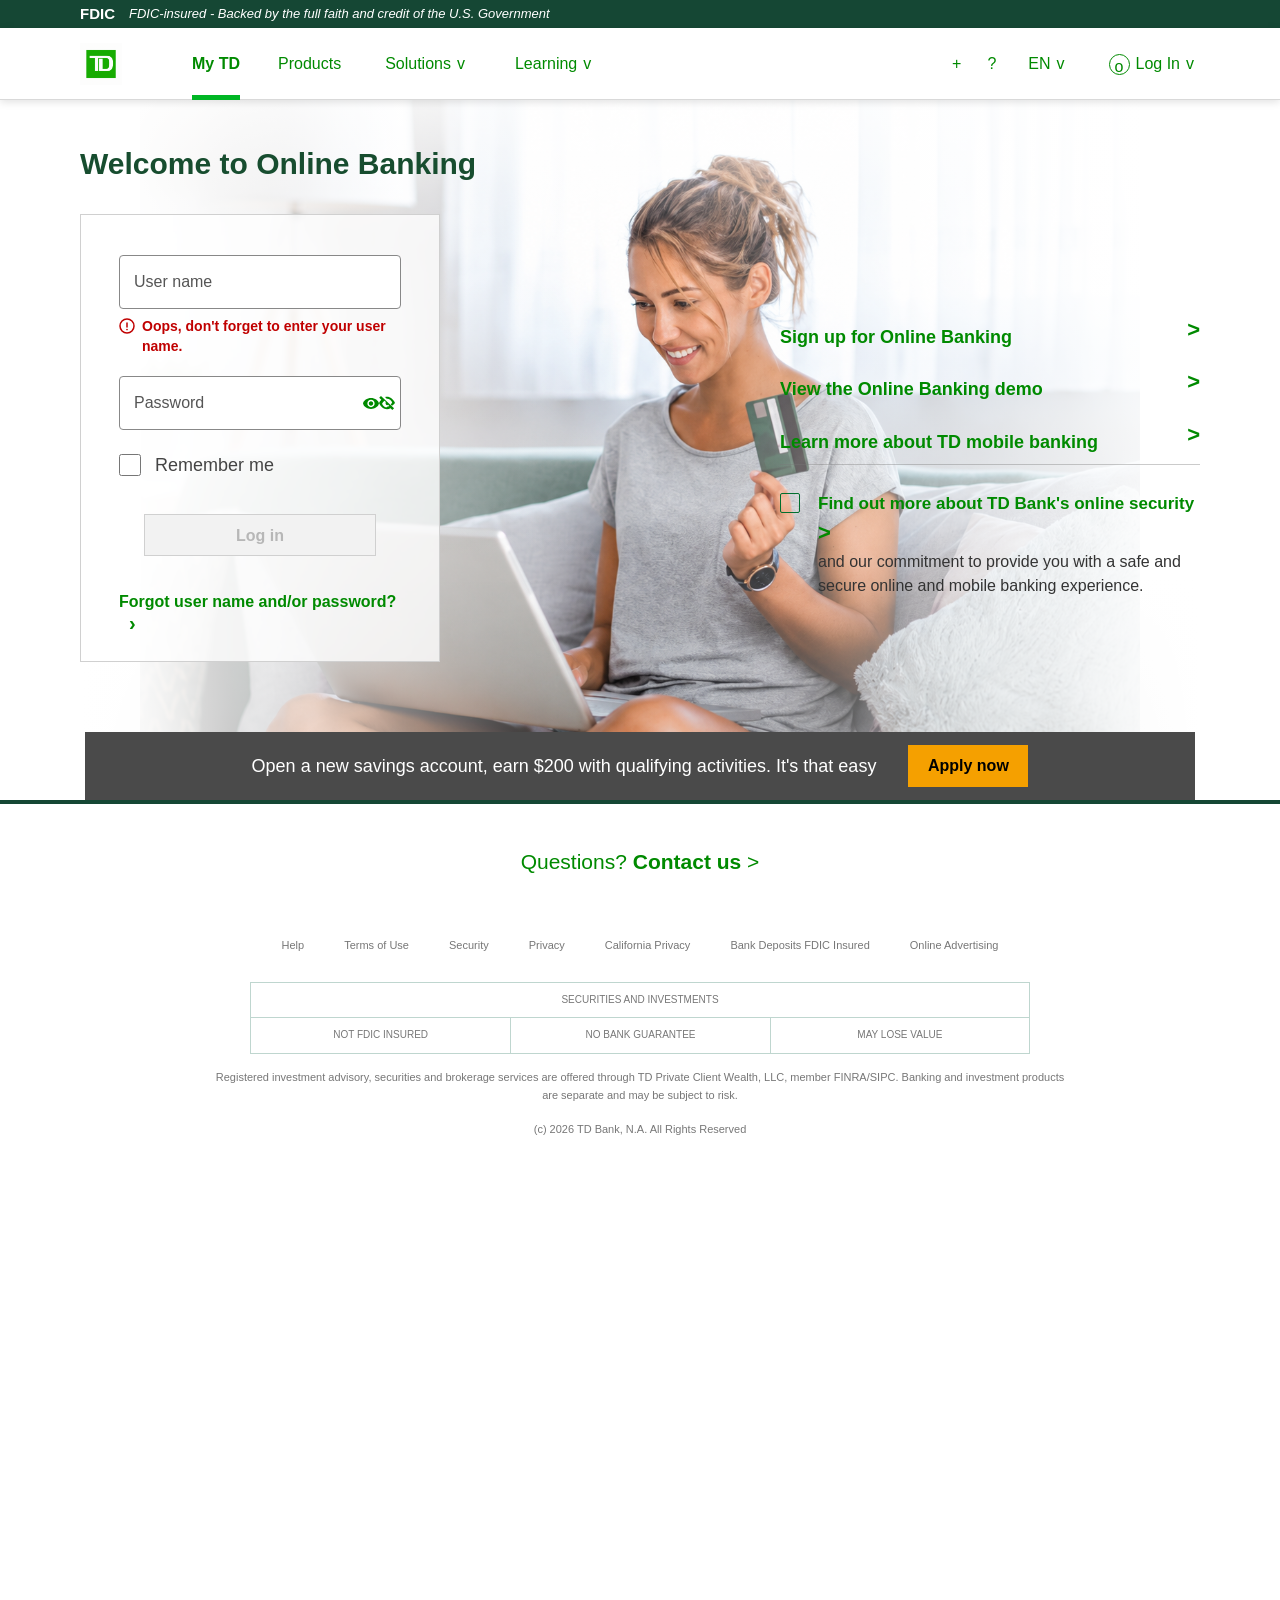
==== index.html @ eeadf00f "TD Bank online banking mockup with functional login UI" ====
﻿<!doctype html>
<html lang="en">
  <head>
    <meta charset="utf-8">
    <meta name="viewport" content="width=device-width, initial-scale=1">
    <title>TD Bank Online Banking Visual Mockup</title>
    <link rel="icon" type="image/svg+xml" href="favicon.svg">
    <link rel="stylesheet" href="styles.css">
  </head>
  <body>
    <div class="fdic-bar">
      <div class="shell fdic-content">
        <strong>FDIC</strong>
        <span>FDIC-insured - Backed by the full faith and credit of the U.S. Government</span>
      </div>
    </div>

    <header class="site-header">
      <div class="shell header-inner">
        <a class="brand" href="index.html" aria-label="TD Bank home">
          <img class="logo" src="logo.png" alt="TD Bank">
        </a>

        <button class="hamburger" type="button" aria-label="Open menu">
          <span></span>
          <span></span>
          <span></span>
        </button>

        <nav class="main-nav" aria-label="Primary">
          <a class="active" href="index.html">My TD</a>
          <a href="product-services.html">Products</a>
          <div class="nav-menu">
            <button type="button">Solutions <span>v</span></button>
            <div class="dropdown wide-dropdown">
              <a href="#">Cross Border Banking</a>
              <a href="#">Tax Resource Center</a>
              <a href="#">Why Choose TD?</a>
              <a href="#">Retirement and Wealth Planning</a>
              <a href="#">Small Business Banking</a>
            </div>
          </div>
          <div class="nav-menu">
            <button type="button">Learning <span>v</span></button>
            <div class="dropdown learning-dropdown">
              <a href="#">Learning Center</a>
              <a href="#">Small Business Resource Center</a>
            </div>
          </div>
        </nav>

        <nav class="utility-nav" aria-label="Utility">
          <a href="#" aria-label="Locations">+</a>
          <a href="#" aria-label="Help">?</a>
          <div class="nav-menu compact">
            <button type="button">EN <span>v</span></button>
            <div class="dropdown dropdown-right language-dropdown">
              <a class="selected-language" href="#">In English <span>✓</span></a>
              <a href="#">En Español</a>
            </div>
          </div>
          <div class="nav-menu compact login-menu">
            <button type="button"><span class="user-icon">o</span> Log In <span>v</span></button>
            <div class="dropdown dropdown-right login-mega">
              <h2>Log In To Your Other Accounts</h2>
              <div class="login-mega-grid">
                <section>
                  <h3>Banking and Investing</h3>
                  <a href="#">Online Banking</a>
                  <a href="#">EasyWeb</a>
                  <a href="#">TD Wealth</a>
                  <a href="#">TD Private Client Wealth</a>
                </section>
                <section>
                  <h3>Cards</h3>
                  <a href="#">Credit Card</a>
                  <a href="#">Gift Card</a>
                  <a href="#">TD Commercial Plus Card</a>
                </section>
                <section>
                  <h3>Other</h3>
                  <a href="#">TD eTreasury</a>
                  <a href="#">TDFX</a>
                  <a href="#">TD Bank Trade</a>
                  <a href="#">Asset Based Lending</a>
                  <a href="#">TD Digital Express</a>
                </section>
              </div>
            </div>
          </div>
        </nav>
      </div>
    </header>

    <main>
      <section class="hero" aria-label="Online banking visual mockup">
        <div class="hero-bg" aria-hidden="true"></div>
        <div class="hero-scrim" aria-hidden="true"></div>
        <div class="shell hero-layout">
          <div class="login-column">
            <h1>Welcome to Online Banking</h1>
            <form class="login-card" id="login-form" aria-label="Online banking login" novalidate>
              <label for="username">
                <input type="text" id="username" placeholder="User name" autocomplete="username">
              </label>
              <div class="field-error" id="username-error" role="alert" hidden>
                <svg width="16" height="16" viewBox="0 0 16 16" fill="none" aria-hidden="true"><circle cx="8" cy="8" r="7" stroke="#c00000" stroke-width="1.5"/><line x1="8" y1="5" x2="8" y2="9" stroke="#c00000" stroke-width="1.5" stroke-linecap="round"/><circle cx="8" cy="11.5" r=".85" fill="#c00000"/></svg>
                Oops, don't forget to enter your user name.
              </div>
              <label for="password">
                <div class="password-wrap">
                  <input type="password" id="password" placeholder="Password" autocomplete="current-password">
                  <button type="button" class="eye-btn" id="eye-toggle" aria-label="Show password">
                    <svg id="eye-open" width="22" height="15" viewBox="0 0 22 15" fill="#008a00" xmlns="http://www.w3.org/2000/svg"><path d="M11 0C5.5 0 .9 3.3 0 7.5.9 11.7 5.5 15 11 15s10.1-3.3 11-7.5C21.1 3.3 16.5 0 11 0zm0 12.5c-2.8 0-5-2.2-5-5s2.2-5 5-5 5 2.2 5 5-2.2 5-5 5zm0-8c-1.7 0-3 1.3-3 3s1.3 3 3 3 3-1.3 3-3-1.3-3-3-3z"/></svg>
                    <svg id="eye-closed" width="22" height="20" viewBox="0 0 22 20" fill="#008a00" xmlns="http://www.w3.org/2000/svg" hidden><path d="M2.7.3.3 2.7l2.9 2.9A13.3 13.3 0 000 10c2 5 6.5 8.5 11 8.5 1.7 0 3.4-.5 4.9-1.3l2.4 2.4 2.4-2.4L2.7.3zM11 16c-2.9 0-5.5-2-6.8-5 .8-1.8 2-3.2 3.5-4.1l1.7 1.7c-.2.5-.4 1-.4 1.5C9 11.7 9.9 13 11.2 13c.5 0 1-.2 1.4-.5l1.5 1.5c-.9.6-2 1-3.1 1zM22 10c-2-5-6.5-8.5-11-8.5-.9 0-1.8.1-2.7.4l2.3 2.3c.4-.1.5-.2.7-.2 2.9 0 5.5 2 6.8 5-.5 1.2-1.2 2.2-2 3l1.8 1.8A13.4 13.4 0 0022 10z"/></svg>
                  </button>
                </div>
              </label>
              <label class="remember">
                <input type="checkbox" id="remember">
                <span>Remember me</span>
              </label>
              <button class="login-button" type="submit" id="login-btn" disabled>Log in</button>
              <a class="forgot-link" href="#">Forgot user name and/or password? <span>›</span></a>
            </form>
          </div>

          <aside class="quick-links" aria-label="Online banking links">
            <a href="#">Sign up for Online Banking <span>&gt;</span></a>
            <a href="#">View the Online Banking demo <span>&gt;</span></a>
            <a href="#">Learn more about TD mobile banking <span>&gt;</span></a>
            <div class="security-link">
              <span class="lock"></span>
              <p><a href="#">Find out more about TD Bank's online security <span>&gt;</span></a><br>and our commitment to provide you with a safe and secure online and mobile banking experience.</p>
            </div>
          </aside>
        </div>

        <section class="promo">
          <div class="shell promo-inner">
            <p>Open a new savings account, earn $200 with qualifying activities. It's that easy</p>
            <a href="#">Apply now</a>
          </div>
        </section>
      </section>

      <section class="contact-cta">
        <a href="#">Questions? <strong>Contact us</strong> &gt;</a>
      </section>
    </main>

    <footer class="footer">
      <nav class="footer-links" aria-label="Footer">
        <a href="#">Help</a>
        <a href="#">Terms of Use</a>
        <a href="#">Security</a>
        <a href="#">Privacy</a>
        <a href="#">California Privacy</a>
        <a href="#">Bank Deposits FDIC Insured</a>
        <a href="#">Online Advertising</a>
      </nav>

      <div class="disclosure" role="table" aria-label="Investment disclosure">
        <div class="disclosure-title" role="row">SECURITIES AND INVESTMENTS</div>
        <div class="disclosure-row" role="row">
          <div role="cell">Not FDIC Insured</div>
          <div role="cell">No Bank Guarantee</div>
          <div role="cell">May Lose Value</div>
        </div>
      </div>

      <p class="legal">Registered investment advisory, securities and brokerage services are offered through TD Private Client Wealth, LLC, member FINRA/SIPC. Banking and investment products are separate and may be subject to risk.</p>
      <p class="copyright">(c) 2026 TD Bank, N.A. All Rights Reserved</p>
    </footer>
    <div class="bottom-space" aria-hidden="true"></div>

    <script>
    (function () {
      var form      = document.getElementById('login-form');
      var userEl    = document.getElementById('username');
      var passEl    = document.getElementById('password');
      var eyeBtn    = document.getElementById('eye-toggle');
      var eyeOpen   = document.getElementById('eye-open');
      var eyeClosed = document.getElementById('eye-closed');
      var loginBtn  = document.getElementById('login-btn');
      var errorEl   = document.getElementById('username-error');

      function syncButton() {
        loginBtn.disabled = !(userEl.value.trim() && passEl.value);
      }

      function validateUser() {
        var empty = !userEl.value.trim();
        userEl.classList.toggle('input-error', empty);
        errorEl.hidden = !empty;
      }

      userEl.addEventListener('input', function () {
        syncButton();
        if (!errorEl.hidden) validateUser();
      });
      passEl.addEventListener('input', syncButton);
      userEl.addEventListener('blur', validateUser);

      eyeBtn.addEventListener('click', function () {
        var show = passEl.type === 'password';
        passEl.type = show ? 'text' : 'password';
        eyeOpen.hidden = show;
        eyeClosed.hidden = !show;
        eyeBtn.setAttribute('aria-label', show ? 'Hide password' : 'Show password');
      });

      form.addEventListener('submit', function (e) {
        e.preventDefault();
        validateUser();
        if (!userEl.value.trim()) return;
        loginBtn.textContent = 'Signing in…';
        loginBtn.disabled = true;
        setTimeout(function () {
          loginBtn.textContent = 'Log in';
          syncButton();
        }, 1500);
      });
    })();
    </script>
  </body>
</html>
---- styles.css ----
:root {
  --dark-green: #154734;
  --green: #008a00;
  --active-green: #00b624;
  --green-deep: #006f2e;
  --light-green: #e8f5e9;
  --white: #ffffff;
  --light-gray: #f5f7f5;
  --border: #d9d9d9;
  --text: #1f1f1f;
  --muted: #555555;
  --orange: #f5a000;
  --charcoal: #303030;
}

* {
  box-sizing: border-box;
}

body {
  margin: 0;
  color: var(--text);
  font-family: Arial, "Helvetica Neue", Helvetica, sans-serif;
  font-size: 16px;
  font-weight: 400;
  line-height: 1.45;
  background: var(--white);
  min-width: 320px;
  min-height: 2200px;
}

a {
  color: inherit;
  text-decoration: none;
}

button,
input {
  font: inherit;
}

.shell {
  width: min(100%, 1120px);
  margin: 0 auto;
}

.fdic-bar {
  height: 28px;
  color: var(--white);
  background: var(--dark-green);
  font-size: 13px;
  line-height: 28px;
}

.fdic-content {
  display: flex;
  align-items: center;
  gap: 14px;
  height: 28px;
  padding: 0;
  font-style: italic;
}

.fdic-content strong {
  font-size: 15px;
  font-weight: 700;
  font-style: normal;
}

.site-header {
  position: relative;
  z-index: 10;
  height: 72px;
  background: var(--white);
  border-bottom: 1px solid var(--border);
  box-shadow: 0 2px 8px rgba(0, 0, 0, 0.12);
}

.header-inner {
  display: flex;
  align-items: center;
  height: 72px;
  padding: 0;
}

.brand {
  display: flex;
  align-items: center;
  gap: 12px;
  margin-right: 70px;
}

.logo {
  display: block;
  width: 42px;
  height: 42px;
  object-fit: contain;
}

.main-nav,
.utility-nav {
  display: flex;
  align-items: stretch;
  height: 72px;
}

.main-nav {
  gap: 38px;
}

.utility-nav {
  gap: 26px;
  margin-left: auto;
}

.utility-nav > a {
  font-size: 21px;
}

.main-nav > a,
.utility-nav > a,
.nav-menu > button,
.nav-menu > .nav-trigger {
  display: flex;
  align-items: center;
  height: 72px;
  border: 0;
  color: #008a00;
  background: transparent;
  font-size: 16px;
  font-weight: 400;
  cursor: default;
}

.main-nav > a:not(.active):hover {
  color: var(--green-deep);
}

.main-nav > a.active {
  position: relative;
  color: var(--green);
  font-weight: 600;
}

.main-nav > a.active::after,
.nav-menu.active-menu::after {
  position: absolute;
  right: 0;
  bottom: 0;
  left: 0;
  height: 5px;
  background: var(--active-green);
  content: "";
}

.nav-menu.active-menu > button {
  font-weight: 700;
}

.nav-menu {
  position: relative;
}

.nav-menu button span,
.nav-menu > .nav-trigger span {
  margin-left: 6px;
  color: var(--green);
}

.nav-menu:hover > button {
  position: relative;
  z-index: 3;
  padding: 0 20px;
  margin: 0 -20px;
  color: #333333;
  background: #ffffff;
  box-shadow: 0 8px 18px rgba(0, 0, 0, 0.22);
}

.login-menu:hover > button {
  padding: 0 22px;
  margin: 0 -22px;
}

.nav-menu:hover > button span {
  font-size: 0;
}

.nav-menu:hover > button span::after {
  content: "^";
  font-size: 20px;
}

.dropdown {
  position: absolute;
  top: 72px;
  left: -20px;
  min-width: 238px;
  padding: 22px 0;
  background: var(--white);
  border: 0;
  box-shadow: 0 8px 18px rgba(0, 0, 0, 0.25);
  opacity: 0;
  pointer-events: none;
  transform: translateY(0);
  transition: opacity 150ms ease, transform 150ms ease;
}

.dropdown-right {
  right: 0;
  left: auto;
}

.nav-menu:hover .dropdown,
.nav-menu:focus-within .dropdown {
  opacity: 1;
  pointer-events: auto;
}

.dropdown a {
  display: block;
  padding: 11px 36px;
  color: #3c3c3c;
  font-size: 21px;
}

.dropdown a:hover {
  color: var(--green-deep);
  background: var(--light-gray);
}

.user-icon {
  display: inline-grid;
  place-items: center;
  width: 21px;
  height: 21px;
  margin-right: 6px;
  border: 1px solid var(--green);
  border-radius: 50%;
  color: transparent;
}

.wide-dropdown {
  min-width: 374px;
}

.learning-dropdown {
  min-width: 372px;
}

.language-dropdown {
  width: 165px;
  min-width: 165px;
  padding: 18px 0;
}

.language-dropdown a {
  display: flex;
  align-items: center;
  justify-content: space-between;
  padding: 7px 20px;
  color: #333333;
  font-size: 20px;
  line-height: 1.35;
}

.language-dropdown .selected-language span {
  color: var(--green);
  font-size: 20px;
  font-weight: 700;
}

.login-mega {
  width: 865px;
  min-width: 865px;
  padding: 34px 36px 42px;
  color: #2d2d2d;
}

.login-mega h2 {
  margin: 0 0 26px;
  color: var(--green);
  font-size: 22px;
  font-weight: 700;
}

.login-mega-grid {
  display: grid;
  grid-template-columns: repeat(3, 1fr);
}

.login-mega-grid section {
  min-height: 330px;
  padding: 0 38px;
  border-left: 1px solid #cfcfcf;
}

.login-mega-grid section:first-child {
  padding-left: 0;
  border-left: 0;
}

.login-mega-grid h3 {
  margin: 0 0 28px;
  color: #222222;
  font-size: 21px;
  font-weight: 700;
}

.login-mega-grid a {
  padding: 0;
  margin: 0 0 30px;
  color: #3c3c3c;
  background: transparent;
  font-size: 21px;
  line-height: 1.25;
}

.login-mega-grid a:hover {
  color: var(--green);
  background: transparent;
}

.hamburger {
  display: none;
}

.hero {
  position: relative;
  width: min(100%, 1120px);
  min-height: 700px;
  margin: 0 auto;
  overflow: hidden;
}

.hero-bg,
.hero-scrim {
  position: absolute;
  inset: 0;
}

.hero-bg {
  background-image: url("assets/hero-banking.png");
  background-position: center top;
  background-size: 1000px auto;
  background-repeat: no-repeat;
}

.hero-scrim {
  background:
    linear-gradient(90deg, #fff 0, rgba(255, 255, 255, 0.96) 5%, rgba(255, 255, 255, 0.48) 30%, rgba(255, 255, 255, 0) 50%, #fff 100%),
    linear-gradient(180deg, rgba(255,255,255,0.76) 0, rgba(255,255,255,0.08) 19%, rgba(255,255,255,0) 68%, rgba(0,0,0,0.12) 100%);
}

.hero-layout {
  position: relative;
  z-index: 1;
  display: grid;
  grid-template-columns: 420px 1fr 420px;
  min-height: 700px;
  padding: 46px 0 102px;
}

.login-column {
  grid-column: 1;
  margin-left: 0;
}

h1 {
  margin: 0 0 32px;
  color: #174d2f;
  font-size: 30px;
  font-weight: 600;
  line-height: 1.2;
  white-space: nowrap;
}

.login-card {
  width: 360px;
  min-height: 408px;
  padding: 40px 38px 24px;
  background: rgba(255, 255, 255, 0.78);
  border: 1px solid #d0d0d0;
  box-shadow: none;
  backdrop-filter: blur(1px);
}

.login-card label {
  display: block;
  color: var(--muted);
  font-size: 13px;
}

.login-card input[type="text"],
.login-card input[type="password"] {
  width: 100%;
  height: 54px;
  margin-bottom: 30px;
  padding: 0 14px;
  border: 1px solid #888888;
  border-radius: 4px;
  color: #222;
  background: var(--white);
  font-size: 16px;
  font-weight: 400;
}

.login-card input::placeholder {
  color: #555555;
}

.password-wrap {
  position: relative;
}

.password-wrap input {
  padding-right: 44px;
}

.password-wrap button {
  position: absolute;
  top: 0;
  right: 0;
  width: 44px;
  height: 54px;
  border: 0;
  color: var(--green-deep);
  background: transparent;
  font-size: 13px;
  cursor: pointer;
  display: flex;
  align-items: center;
  justify-content: center;
}

.remember {
  display: flex !important;
  align-items: center;
  gap: 14px;
  margin: -8px 0 36px;
  color: #444444 !important;
  font-size: 18px !important;
  font-weight: 400;
}

.remember input {
  width: 22px;
  height: 22px;
  margin: 0;
  accent-color: var(--green);
}

.remember span {
  margin: 0 !important;
}

.login-button {
  display: block;
  width: 232px;
  height: 42px;
  margin: 0 auto 34px;
  border: 1px solid #d0d0d0;
  color: #b7b7b7;
  background: #f2f2f2;
  font-size: 16px;
  font-weight: 600;
  cursor: not-allowed;
}

.forgot-link {
  display: inline-block;
  color: var(--green);
  font-size: 16px;
  font-weight: 600;
}

.forgot-link span {
  display: inline;
  margin-left: 10px;
  font-size: 20px;
  line-height: 1;
}

.field-error {
  display: flex;
  align-items: flex-start;
  gap: 7px;
  margin: -22px 0 20px;
  color: #c00000;
  font-size: 14px;
  font-weight: 600;
  line-height: 1.4;
}

.field-error svg {
  flex-shrink: 0;
  margin-top: 1px;
}

.login-card input.input-error {
  border: 1.5px solid #c00000;
  border-bottom: 2px dashed #c00000;
}

.login-card input.input-error:focus {
  outline: none;
  box-shadow: none;
}

.login-button:not(:disabled) {
  color: #ffffff;
  background: #008a00;
  border-color: #008a00;
  cursor: pointer;
}

.login-button:not(:disabled):hover {
  background: #006f00;
  border-color: #006f00;
}

.quick-links {
  grid-column: 3;
  align-self: start;
  padding-top: 165px;
}

.quick-links a {
  display: flex;
  justify-content: space-between;
  gap: 18px;
  padding: 10px 0;
  color: #008a00;
  border-bottom: 0;
  font-size: 18px;
  font-weight: 600;
  line-height: 1.8;
}

.quick-links a span {
  font-size: 22px;
  line-height: 0.8;
}

.quick-links > a:nth-child(3) {
  padding-bottom: 6px;
  border-bottom: 1px solid rgba(120, 120, 120, 0.38);
}

.security-link {
  display: grid;
  grid-template-columns: 26px 1fr;
  gap: 12px;
  padding-top: 24px;
}

.security-link p {
  margin: 0;
  color: #333333;
  font-size: 16px;
  font-weight: 400;
  line-height: 1.45;
}

.security-link a {
  display: inline;
  padding: 0;
  font-size: 17px;
  color: var(--green);
  font-weight: 600;
}

.lock {
  display: inline-grid;
  place-items: center;
  width: 20px;
  height: 20px;
  margin-top: 4px;
  margin-right: 0;
  color: transparent;
  border: 1px solid var(--green-deep);
  border-radius: 2px;
  vertical-align: -2px;
}

.promo {
  position: absolute;
  right: 0;
  bottom: 0;
  left: 0;
  z-index: 2;
  min-height: 68px;
  color: var(--white);
  background: transparent;
}

.promo-inner {
  display: flex;
  align-items: center;
  justify-content: center;
  gap: 32px;
  width: min(100%, 1110px);
  min-height: 68px;
  padding: 12px 90px;
  background: #4a4a4a;
}

.promo p {
  margin: 0;
  font-size: 18px;
  font-weight: 400;
  color: #ffffff;
  text-align: center;
}

.promo a {
  display: inline-flex;
  align-items: center;
  justify-content: center;
  min-width: 120px;
  height: 42px;
  color: #000000;
  background: var(--orange);
  font-size: 16px;
  font-weight: 600;
}

.contact-cta {
  border-top: 4px solid var(--dark-green);
  display: grid;
  place-items: center;
  min-height: 120px;
  font-size: 21px;
  font-weight: 400;
}

.contact-cta a {
  color: #008a00;
}

.contact-cta strong {
  color: var(--green);
  font-size: inherit;
  font-weight: 600;
}

.footer {
  max-width: 900px;
  margin: 0 auto;
  padding: 18px 24px 0;
  color: var(--muted);
  text-align: center;
}

.footer-links {
  display: flex;
  flex-wrap: wrap;
  justify-content: center;
  gap: 13px 40px;
  margin-bottom: 28px;
  font-size: 11px;
  font-weight: 400;
}

.footer-links a {
  color: #777777;
}

.disclosure {
  max-width: 780px;
  margin: 0 auto 15px;
  border: 1px solid #bfd6cf;
  color: #777777;
  font-size: 10px;
  font-weight: 400;
  text-transform: uppercase;
}

.disclosure-title {
  padding: 10px;
  border-bottom: 1px solid #bfd6cf;
}

.disclosure-row {
  display: grid;
  grid-template-columns: repeat(3, 1fr);
}

.disclosure-row div {
  padding: 10px 8px;
}

.disclosure-row div + div {
  border-left: 1px solid #bfd6cf;
}

.legal {
  max-width: 850px;
  margin: 0 auto 18px;
  color: #777777;
  font-size: 11px;
  font-weight: 400;
  line-height: 1.6;
}

.copyright {
  margin: 0;
  color: #777777;
  font-size: 11px;
  font-weight: 400;
}

.bottom-space {
  height: 420px;
}

.product-page {
  min-height: 700px;
  background: #f5f7f5;
}

.product-hero {
  padding: 54px 0 46px;
  color: #ffffff;
  background: linear-gradient(135deg, #154734 0%, #007000 100%);
}

.product-shell {
  padding: 0 8px;
}

.product-hero h1 {
  margin: 6px 0 10px;
  color: #ffffff;
  font-size: 42px;
}

.product-hero p {
  max-width: 760px;
  margin: 0;
  font-size: 19px;
  line-height: 1.45;
}

.eyebrow {
  width: fit-content;
  padding: 5px 9px;
  background: rgba(255, 255, 255, 0.18);
  border: 1px solid rgba(255, 255, 255, 0.38);
  font-size: 12px !important;
  font-weight: 700;
  letter-spacing: 0.08em;
  text-transform: uppercase;
}

.product-content {
  display: grid;
  grid-template-columns: 310px 1fr;
  gap: 28px;
  padding: 34px 8px 70px;
}

.product-sidebar,
.service-panel {
  background: #ffffff;
  border: 1px solid #d9d9d9;
}

.product-sidebar {
  padding: 24px 0;
}

.product-sidebar h2 {
  margin: 0 24px 18px;
  color: #154734;
  font-size: 24px;
}

.product-sidebar a {
  display: block;
  padding: 14px 24px;
  color: #333333;
  border-left: 5px solid transparent;
  font-size: 16px;
}

.product-sidebar a.selected {
  color: #007000;
  background: #e8f5e9;
  border-left-color: #39d342;
  font-weight: 700;
}

.service-panel {
  padding: 34px;
}

.service-intro h2 {
  margin: 0 0 8px;
  color: #154734;
  font-size: 30px;
}

.service-intro p {
  max-width: 780px;
  margin: 0 0 28px;
  color: #555555;
  font-size: 16px;
  line-height: 1.55;
}

.service-grid {
  display: grid;
  grid-template-columns: repeat(2, minmax(0, 1fr));
  gap: 18px;
}

.service-grid article {
  min-height: 190px;
  padding: 24px;
  border: 1px solid #d9d9d9;
  background: #ffffff;
}

.service-grid h3 {
  margin: 0 0 10px;
  color: #154734;
  font-size: 21px;
}

.service-grid p {
  margin: 0 0 22px;
  color: #555555;
  font-size: 15px;
  line-height: 1.5;
}

.service-grid a {
  color: #007000;
  font-weight: 700;
}

.product-footer {
  padding-bottom: 42px;
}

.products-body {
  min-height: 2600px;
  background: #ffffff;
}

.product-site-header {
  height: 66px;
}

.product-site-header .header-inner,
.product-site-header .main-nav,
.product-site-header .utility-nav,
.product-site-header .main-nav > a,
.product-site-header .utility-nav > a,
.product-site-header .nav-menu > button,
.product-site-header .nav-menu > .nav-trigger {
  height: 66px;
}

.product-site-header .logo {
  width: 42px;
  height: 42px;
}

.products-page {
  color: #1f1f1f;
  background: #ffffff;
  font-size: 13px;
}

.products-page .shell,
.products-footer {
  width: min(100%, 1120px);
}

.products-hero {
  position: relative;
  height: 250px;
  overflow: hidden;
  background: #eeeeee;
}

.products-hero img {
  width: 100%;
  height: 250px;
  object-fit: cover;
  object-position: center 40%;
  opacity: 0.82;
}

.products-hero-card {
  position: absolute;
  left: 50%;
  bottom: 0;
  width: 600px;
  min-height: 142px;
  padding: 28px 58px;
  color: #ffffff;
  text-align: center;
  background: rgba(0, 138, 0, 0.9);
  transform: translateX(-50%);
}

.products-hero-card h1 {
  margin: 0 0 12px;
  color: #ffffff;
  font-size: 30px;
  font-weight: 700;
  white-space: normal;
}

.products-hero-card p {
  margin: 0 auto;
  max-width: 480px;
  font-size: 15px;
  line-height: 1.45;
}

.product-categories {
  display: grid;
  grid-template-columns: repeat(6, 1fr);
  gap: 20px;
  padding: 22px 75px 30px;
  text-align: center;
  border-bottom: 1px solid #bcbcbc;
}

.product-categories a {
  color: #1f1f1f;
  font-size: 12px;
  line-height: 1.2;
}

.product-categories span,
.section-icon {
  display: grid;
  place-items: center;
  width: 42px;
  height: 42px;
  margin: 0 auto 10px;
  color: var(--green);
  border: 2px solid var(--green);
  border-radius: 50%;
  font-size: 11px;
  font-weight: 700;
}

.product-section {
  padding: 34px 0;
  border-bottom: 1px solid #bcbcbc;
  text-align: center;
}

.product-section h2,
.other-services h2,
.mobile-section h2 {
  margin: 0 0 12px;
  color: #174d2f;
  font-size: 22px;
  font-weight: 600;
}

.bank-card-grid {
  display: grid;
  grid-template-columns: 250px 250px 250px;
  grid-template-rows: 210px 115px;
  width: 750px;
  margin: 26px auto 0;
  background: #f2f2f2;
}

.bank-card-green {
  position: relative;
  grid-row: span 2;
  overflow: hidden;
  color: #ffffff;
  background: var(--green);
}

.bank-card-green img {
  width: 100%;
  height: 100%;
  object-fit: cover;
  opacity: 0.38;
}

.bank-card-green div {
  position: absolute;
  inset: 0;
  display: grid;
  place-content: center;
  padding: 36px;
}

.mini-icon {
  display: block;
  margin-bottom: 14px;
  font-size: 16px;
  font-weight: 700;
}

.bank-card-green p {
  margin: 0;
  font-size: 16px;
  line-height: 1.25;
}

.bank-card-option {
  display: grid;
  grid-template-rows: 210px 115px;
}

.bank-card-option img {
  width: 100%;
  height: 210px;
  object-fit: cover;
}

.bank-card-option a {
  display: grid;
  place-items: center;
  color: var(--green);
  font-size: 13px;
  font-weight: 700;
}

.accounts-section {
  padding-top: 46px;
}

.accounts-section p,
.loans-section > p {
  margin: 0 auto 28px;
  color: #333333;
  font-size: 15px;
}

.account-buttons {
  display: flex;
  justify-content: center;
  gap: 60px;
  margin-top: 24px;
}

.account-buttons a {
  display: grid;
  place-items: center;
  width: 116px;
  height: 36px;
  color: #ffffff;
  background: var(--green);
  font-weight: 700;
}

.loan-image-strip {
  display: grid;
  grid-template-columns: repeat(3, 1fr);
  width: 850px;
  height: 220px;
  margin: 26px auto 42px;
  overflow: hidden;
}

.loan-image-strip img {
  width: 100%;
  height: 220px;
  object-fit: cover;
}

.loan-list {
  width: 650px;
  margin: 0 auto;
  padding: 0;
  list-style: none;
  text-align: left;
}

.loan-list li {
  display: grid;
  grid-template-columns: 40px 1fr;
  gap: 20px;
  margin-bottom: 44px;
}

.loan-list span {
  color: var(--green);
  font-size: 28px;
  font-weight: 700;
  line-height: 1;
  text-align: center;
}

.loan-list p {
  margin: 0;
  font-size: 15px;
  line-height: 1.4;
}

.loan-list a,
.wealth-section a,
.mobile-section a,
.other-services a {
  color: var(--green);
  font-weight: 700;
}

.wealth-section {
  display: grid;
  grid-template-columns: 330px 1fr;
  gap: 34px;
  align-items: center;
  padding: 30px 100px;
  text-align: left;
}

.wealth-section img {
  width: 330px;
  height: 145px;
  object-fit: cover;
}

.wealth-section p,
.mobile-section p,
.other-services p {
  color: #333333;
  font-size: 13px;
  line-height: 1.55;
}

.mobile-section {
  position: relative;
  display: grid;
  grid-template-columns: 1fr 440px;
  min-height: 260px;
  margin-top: 52px;
  overflow: hidden;
  background: #f1f1f1;
}

.mobile-section img {
  width: 100%;
  height: 260px;
  object-fit: cover;
  opacity: 0.42;
  filter: grayscale(100%);
}

.mobile-section div {
  padding: 42px 50px 30px;
}

.mobile-section ul {
  margin: 14px 0 18px;
  padding-left: 20px;
  color: #333333;
  line-height: 1.65;
}

.other-services {
  display: grid;
  grid-template-columns: repeat(3, 1fr);
  gap: 70px;
  padding: 70px 40px 54px;
  text-align: center;
}

.other-services article {
  min-width: 0;
}

.other-services .section-icon {
  margin-bottom: 18px;
}

.other-services h2 {
  font-size: 18px;
}

.other-services a {
  display: block;
  margin-top: 8px;
  font-size: 13px;
}

.products-footer {
  max-width: none;
  margin: 0 auto;
  padding-top: 0;
  border-top: 4px solid var(--dark-green);
}

.skip-link {
  display: block;
  padding: 6px 0 0;
  color: var(--green);
  text-align: center;
  font-size: 11px;
}

.products-contact {
  min-height: 96px;
  border-top: 0;
}

.products-bottom-space {
  height: 420px;
}

@media (max-width: 900px) {
  .fdic-content,
  .header-inner {
    padding-right: 18px;
    padding-left: 18px;
  }

  .site-header,
  .header-inner {
    height: 58px;
  }

  .main-nav,
  .utility-nav {
    display: none;
  }

  .brand {
    margin-right: 0;
  }

  .logo {
    width: 40px;
    height: 40px;
    font-size: 20px;
  }

  .hamburger {
    display: grid;
    gap: 5px;
    width: 42px;
    margin-left: auto;
    border: 0;
    background: transparent;
  }

  .hamburger span {
    height: 2px;
    background: var(--dark-green);
  }

  .hero {
    width: 100%;
    min-height: 0;
    padding-top: 260px;
    overflow: visible;
  }

  .hero-bg {
    bottom: auto;
    height: 300px;
    background-position: center top;
    background-size: cover;
  }

  .hero-scrim {
    height: 300px;
    background: linear-gradient(180deg, rgba(255,255,255,0) 55%, rgba(255,255,255,1) 100%);
  }

  .hero-layout {
    display: block;
    min-height: 0;
    padding: 18px;
    background: var(--white);
  }

  .login-column {
    margin-left: 0;
  }

  h1 {
    margin-bottom: 18px;
    font-size: 25px;
  }

  .login-card {
    width: 100%;
    min-height: 0;
    padding: 28px 22px;
  }

  .login-card input[type="text"],
  .login-card input[type="password"] {
    height: 44px;
    margin-bottom: 18px;
    font-size: 15px;
  }

  .password-wrap button {
    height: 44px;
  }

  .remember {
    gap: 12px;
    margin: 0 0 22px;
    font-size: 14px !important;
  }

  .remember input {
    width: 18px;
    height: 18px;
  }

  .login-button {
    width: 100%;
    height: 46px;
    margin-bottom: 22px;
    font-size: 16px;
  }

  .forgot-link,
  .quick-links a,
  .security-link a,
  .security-link p {
    font-size: 15px;
  }

  .quick-links {
    padding-top: 24px;
  }

  .security-link {
    grid-template-columns: 20px 1fr;
  }

  .lock {
    width: 15px;
    height: 15px;
  }

  .promo {
    position: static;
  }

  .promo-inner {
    flex-direction: column;
    gap: 14px;
    width: 100%;
    min-height: 0;
    padding: 22px 18px;
  }

  .promo p {
    font-size: 16px;
  }

  .promo a {
    min-width: 116px;
    height: 38px;
    font-size: 14px;
  }

  .contact-cta {
    min-height: 118px;
    font-size: 16px;
  }

  .footer-links {
    display: grid;
    gap: 13px;
  }

  .disclosure-row {
    grid-template-columns: 1fr;
  }

  .disclosure-row div + div {
    border-top: 1px solid #7b8e82;
    border-left: 0;
  }

  .bottom-space {
    height: 220px;
  }

  .product-hero,
  .product-shell,
  .product-content {
    padding-right: 18px;
    padding-left: 18px;
  }

  .product-content {
    grid-template-columns: 1fr;
  }

  .service-grid {
    grid-template-columns: 1fr;
  }
}
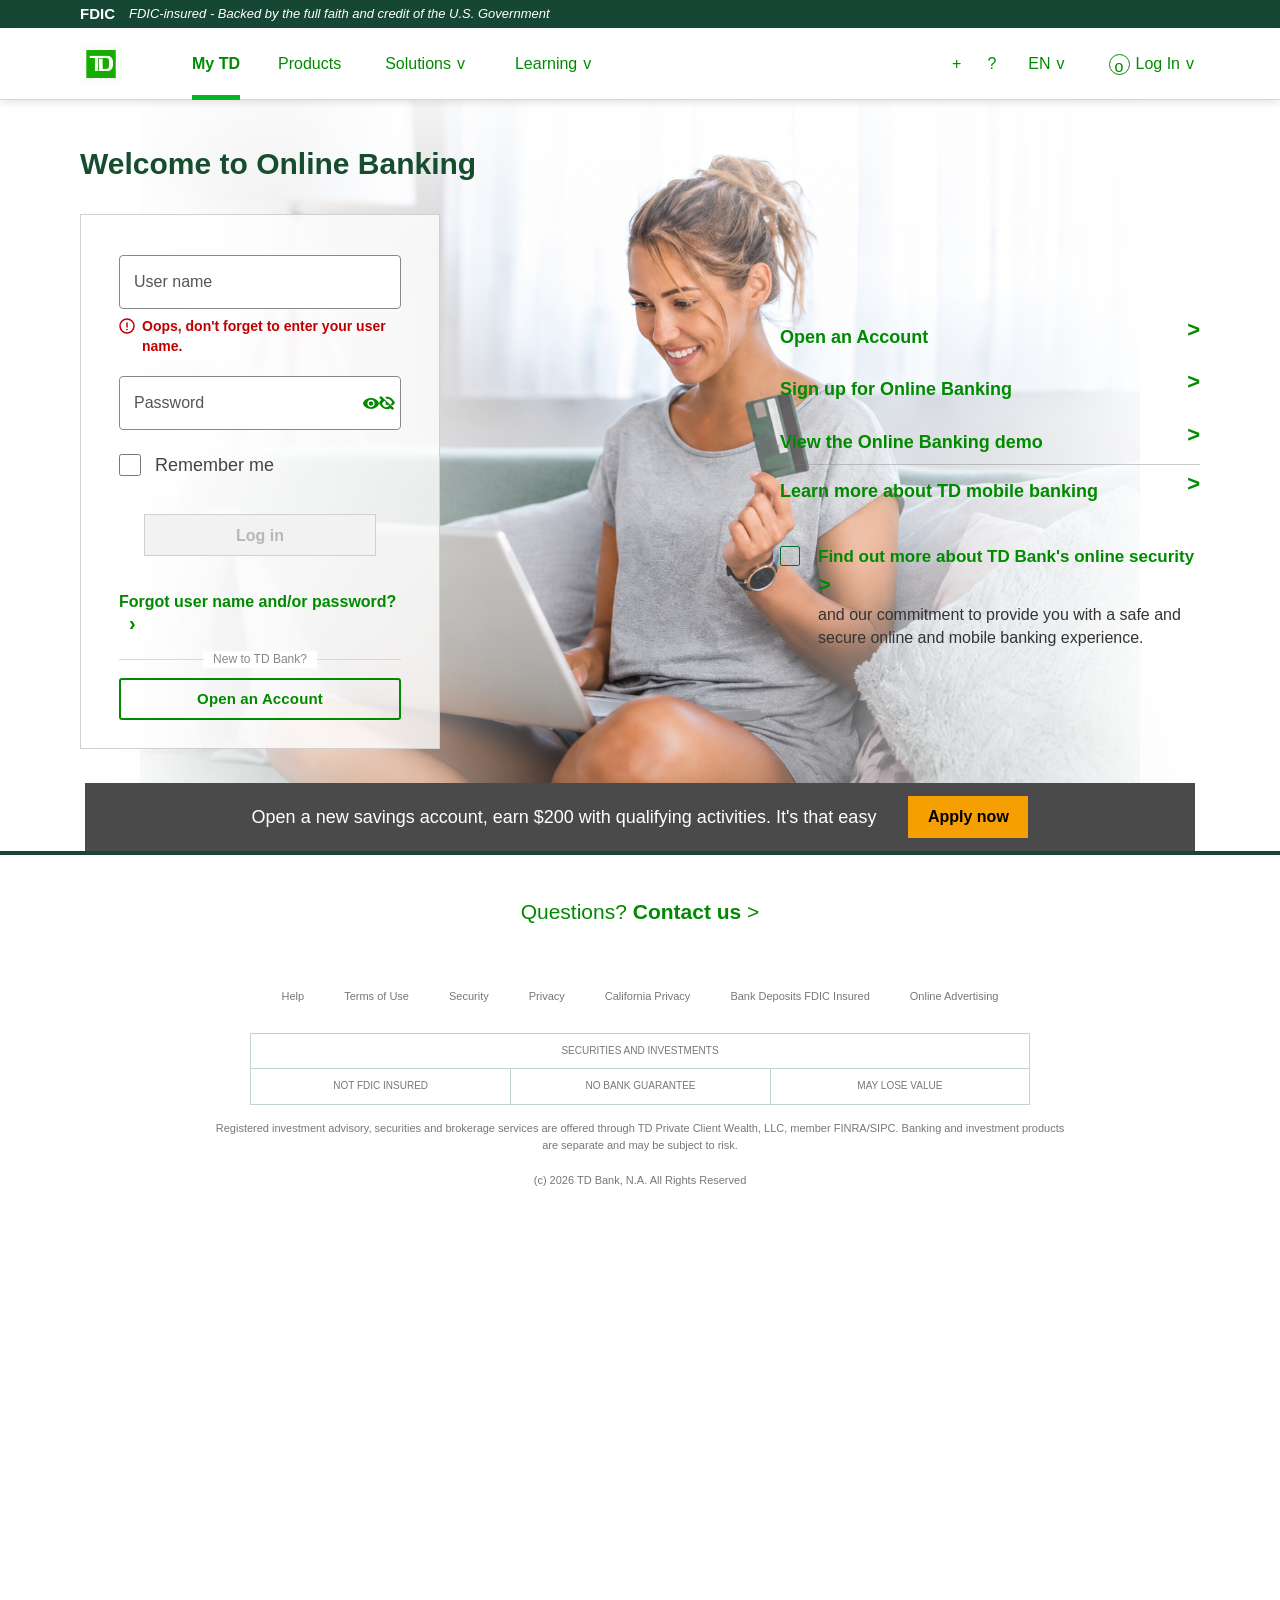
==== commit 09c05113: "Add TD Bank dashboard, account opening form, and full mobile/tablet responsive design - dashboard.ht" ====
--- a/index.html
+++ b/index.html
@@ -122,10 +122,13 @@
               </label>
               <button class="login-button" type="submit" id="login-btn" disabled>Log in</button>
               <a class="forgot-link" href="#">Forgot user name and/or password? <span>›</span></a>
+              <div class="open-acct-divider"></div>
+              <a class="open-acct-btn" href="open-account.html">Open an Account</a>
             </form>
           </div>
 
           <aside class="quick-links" aria-label="Online banking links">
+            <a href="open-account.html">Open an Account <span>&gt;</span></a>
             <a href="#">Sign up for Online Banking <span>&gt;</span></a>
             <a href="#">View the Online Banking demo <span>&gt;</span></a>
             <a href="#">Learn more about TD mobile banking <span>&gt;</span></a>
@@ -139,7 +142,7 @@
         <section class="promo">
           <div class="shell promo-inner">
             <p>Open a new savings account, earn $200 with qualifying activities. It's that easy</p>
-            <a href="#">Apply now</a>
+            <a href="open-account.html">Apply now</a>
           </div>
         </section>
       </section>
@@ -173,9 +176,20 @@
       <p class="copyright">(c) 2026 TD Bank, N.A. All Rights Reserved</p>
     </footer>
     <div class="bottom-space" aria-hidden="true"></div>
+    <div class="nav-overlay" id="nav-overlay"></div>
 
     <script>
     (function () {
+      /* ── hamburger mobile nav ── */
+      var hamburger = document.querySelector('.hamburger');
+      var overlay   = document.getElementById('nav-overlay');
+      function closeNav() { document.body.classList.remove('mobile-nav-open'); }
+      hamburger.addEventListener('click', function () {
+        document.body.classList.toggle('mobile-nav-open');
+      });
+      overlay.addEventListener('click', closeNav);
+
+
       var form      = document.getElementById('login-form');
       var userEl    = document.getElementById('username');
       var passEl    = document.getElementById('password');
@@ -217,9 +231,8 @@
         loginBtn.textContent = 'Signing in…';
         loginBtn.disabled = true;
         setTimeout(function () {
-          loginBtn.textContent = 'Log in';
-          syncButton();
-        }, 1500);
+          window.location.href = 'dashboard.html';
+        }, 1200);
       });
     })();
     </script>
--- a/styles.css
+++ b/styles.css
@@ -714,6 +714,46 @@
   height: 420px;
 }
 
+.open-acct-divider {
+  margin: 22px 0 18px;
+  border: none;
+  border-top: 1px solid #d8d8d8;
+  position: relative;
+}
+.open-acct-divider::after {
+  content: "New to TD Bank?";
+  position: absolute;
+  top: 50%;
+  left: 50%;
+  transform: translate(-50%, -50%);
+  background: rgba(255,255,255,0.92);
+  padding: 0 10px;
+  font-size: 12px;
+  color: #888;
+  white-space: nowrap;
+}
+.open-acct-btn {
+  display: flex;
+  align-items: center;
+  justify-content: center;
+  width: 100%;
+  height: 42px;
+  border: 2px solid var(--green);
+  border-radius: 3px;
+  color: var(--green);
+  background: transparent;
+  font-size: 15px;
+  font-weight: 700;
+  letter-spacing: 0.01em;
+  transition: background 0.15s, color 0.15s;
+  margin-bottom: 4px;
+}
+.open-acct-btn:hover {
+  background: var(--green);
+  color: #ffffff;
+  text-decoration: none;
+}
+
 .product-page {
   min-height: 700px;
   background: #f5f7f5;
@@ -1212,6 +1252,7 @@
   height: 420px;
 }
 
+/* ── TABLET (≤ 900px) ── */
 @media (max-width: 900px) {
   .fdic-content,
   .header-inner {
@@ -1236,7 +1277,6 @@
   .logo {
     width: 40px;
     height: 40px;
-    font-size: 20px;
   }
 
   .hamburger {
@@ -1246,6 +1286,8 @@
     margin-left: auto;
     border: 0;
     background: transparent;
+    padding: 0;
+    cursor: pointer;
   }
 
   .hamburger span {
@@ -1253,56 +1295,124 @@
     background: var(--dark-green);
   }
 
+  /* Mobile nav drawer */
+  .mobile-nav-open .main-nav,
+  .mobile-nav-open .utility-nav {
+    display: flex;
+    flex-direction: column;
+    position: fixed;
+    top: 58px;
+    right: 0;
+    bottom: 0;
+    width: 280px;
+    background: var(--white);
+    border-left: 1px solid var(--border);
+    box-shadow: -4px 0 20px rgba(0,0,0,0.18);
+    overflow-y: auto;
+    z-index: 999;
+    padding: 16px 0;
+    height: auto;
+    gap: 0;
+    animation: slideIn 0.2s ease;
+  }
+  .mobile-nav-open .utility-nav {
+    top: auto;
+    position: static;
+    border-left: none;
+    box-shadow: none;
+    border-top: 1px solid var(--border);
+    padding-top: 12px;
+  }
+  .mobile-nav-open .main-nav > a,
+  .mobile-nav-open .utility-nav > a,
+  .mobile-nav-open .nav-menu > button {
+    height: auto;
+    padding: 14px 22px;
+    font-size: 15px;
+    border-bottom: 1px solid #f0f0f0;
+    width: 100%;
+    text-align: left;
+    justify-content: flex-start;
+  }
+  .mobile-nav-open .main-nav > a.active::after {
+    display: none;
+  }
+  @keyframes slideIn {
+    from { transform: translateX(100%); }
+    to   { transform: translateX(0); }
+  }
+  .nav-overlay {
+    display: none;
+  }
+  .mobile-nav-open .nav-overlay {
+    display: block;
+    position: fixed;
+    inset: 58px 0 0 0;
+    background: rgba(0,0,0,0.38);
+    z-index: 998;
+  }
+
+  /* Hero */
   .hero {
     width: 100%;
     min-height: 0;
-    padding-top: 260px;
+    padding-top: 220px;
     overflow: visible;
   }
 
   .hero-bg {
     bottom: auto;
-    height: 300px;
+    height: 260px;
     background-position: center top;
     background-size: cover;
   }
 
   .hero-scrim {
-    height: 300px;
-    background: linear-gradient(180deg, rgba(255,255,255,0) 55%, rgba(255,255,255,1) 100%);
+    height: 260px;
+    background: linear-gradient(180deg, rgba(255,255,255,0) 50%, rgba(255,255,255,1) 100%);
   }
 
   .hero-layout {
-    display: block;
+    display: grid;
+    grid-template-columns: 1fr 1fr;
+    grid-template-rows: auto;
     min-height: 0;
-    padding: 18px;
+    padding: 24px 18px 24px;
     background: var(--white);
+    gap: 24px;
   }
 
   .login-column {
+    grid-column: 1;
     margin-left: 0;
   }
 
+  .quick-links {
+    grid-column: 2;
+    padding-top: 0;
+    align-self: start;
+  }
+
   h1 {
-    margin-bottom: 18px;
-    font-size: 25px;
+    margin-bottom: 16px;
+    font-size: 22px;
   }
 
   .login-card {
     width: 100%;
     min-height: 0;
-    padding: 28px 22px;
+    padding: 24px 20px;
   }
 
   .login-card input[type="text"],
   .login-card input[type="password"] {
-    height: 44px;
+    height: 46px;
     margin-bottom: 18px;
     font-size: 15px;
   }
 
   .password-wrap button {
-    height: 44px;
+    height: 46px;
   }
 
   .remember {
@@ -1319,19 +1429,15 @@
   .login-button {
     width: 100%;
     height: 46px;
-    margin-bottom: 22px;
-    font-size: 16px;
+    margin-bottom: 20px;
+    font-size: 15px;
   }
 
   .forgot-link,
   .quick-links a,
   .security-link a,
   .security-link p {
-    font-size: 15px;
-  }
-
-  .quick-links {
-    padding-top: 24px;
+    font-size: 14px;
   }
 
   .security-link {
@@ -1366,13 +1472,15 @@
   }
 
   .contact-cta {
-    min-height: 118px;
+    min-height: 100px;
     font-size: 16px;
   }
 
   .footer-links {
-    display: grid;
-    gap: 13px;
+    display: flex;
+    flex-wrap: wrap;
+    justify-content: center;
+    gap: 10px 22px;
   }
 
   .disclosure-row {
@@ -1385,7 +1493,7 @@
   }
 
   .bottom-space {
-    height: 220px;
+    height: 120px;
   }
 
   .product-hero,
@@ -1402,4 +1510,166 @@
   .service-grid {
     grid-template-columns: 1fr;
   }
-}
+
+  /* Products page tablet */
+  .bank-card-grid {
+    width: 100%;
+    grid-template-columns: 1fr 1fr;
+  }
+
+  .loan-image-strip {
+    width: 100%;
+  }
+
+  .wealth-section {
+    grid-template-columns: 1fr;
+    padding: 30px 18px;
+  }
+
+  .wealth-section img {
+    width: 100%;
+    height: 180px;
+  }
+
+  .other-services {
+    grid-template-columns: 1fr 1fr;
+    gap: 32px;
+    padding: 40px 18px;
+  }
+}
+
+/* ── MOBILE (≤ 600px) ── */
+@media (max-width: 600px) {
+  body { font-size: 14px; }
+
+  .fdic-bar { display: none; }
+
+  .site-header,
+  .header-inner { height: 54px; }
+
+  .logo { width: 36px; height: 36px; }
+
+  /* Full-screen mobile nav */
+  .mobile-nav-open .main-nav {
+    width: 100%;
+    border-left: none;
+  }
+
+  .hero {
+    padding-top: 180px;
+  }
+
+  .hero-bg { height: 220px; }
+  .hero-scrim { height: 220px; }
+
+  /* Stack login + quick-links vertically */
+  .hero-layout {
+    grid-template-columns: 1fr;
+    padding: 20px 14px;
+    gap: 20px;
+  }
+
+  .login-column,
+  .quick-links {
+    grid-column: 1;
+  }
+
+  .quick-links {
+    padding-top: 8px;
+    border-top: 1px solid var(--border);
+  }
+
+  h1 {
+    font-size: 20px;
+    margin-bottom: 14px;
+    white-space: normal;
+  }
+
+  .login-card {
+    padding: 20px 16px;
+    backdrop-filter: none;
+    background: rgba(255,255,255,0.96);
+  }
+
+  .login-card input[type="text"],
+  .login-card input[type="password"] {
+    height: 48px;
+    font-size: 16px; /* prevents iOS zoom */
+    margin-bottom: 16px;
+  }
+
+  .password-wrap button { height: 48px; }
+
+  .login-button {
+    height: 48px;
+    font-size: 16px;
+    margin-bottom: 18px;
+  }
+
+  .open-acct-btn {
+    height: 46px;
+    font-size: 15px;
+  }
+
+  .forgot-link { font-size: 14px; }
+
+  .quick-links a {
+    font-size: 14px;
+    padding: 9px 0;
+  }
+
+  .security-link p,
+  .security-link a { font-size: 13px; }
+
+  .promo-inner { padding: 18px 14px; }
+  .promo p { font-size: 14px; }
+
+  .contact-cta { font-size: 14px; min-height: 80px; }
+
+  .footer-links { gap: 9px 16px; font-size: 11px; }
+
+  .bottom-space { height: 60px; }
+
+  /* Products page mobile */
+  .bank-card-grid {
+    grid-template-columns: 1fr;
+    grid-template-rows: auto;
+    width: 100%;
+  }
+
+  .bank-card-green { grid-row: auto; }
+
+  .product-categories {
+    grid-template-columns: repeat(3, 1fr);
+    padding: 16px 14px 20px;
+    gap: 14px;
+  }
+
+  .loan-image-strip {
+    grid-template-columns: 1fr;
+    height: auto;
+    width: 100%;
+  }
+
+  .loan-image-strip img { height: 160px; }
+
+  .loan-list { width: 100%; }
+
+  .mobile-section {
+    grid-template-columns: 1fr;
+  }
+
+  .mobile-section img { display: none; }
+
+  .mobile-section div { padding: 28px 18px; }
+
+  .other-services {
+    grid-template-columns: 1fr;
+    gap: 24px;
+    padding: 28px 14px;
+  }
+
+  .service-panel { padding: 20px 16px; }
+
+  .service-grid { gap: 14px; }
+}
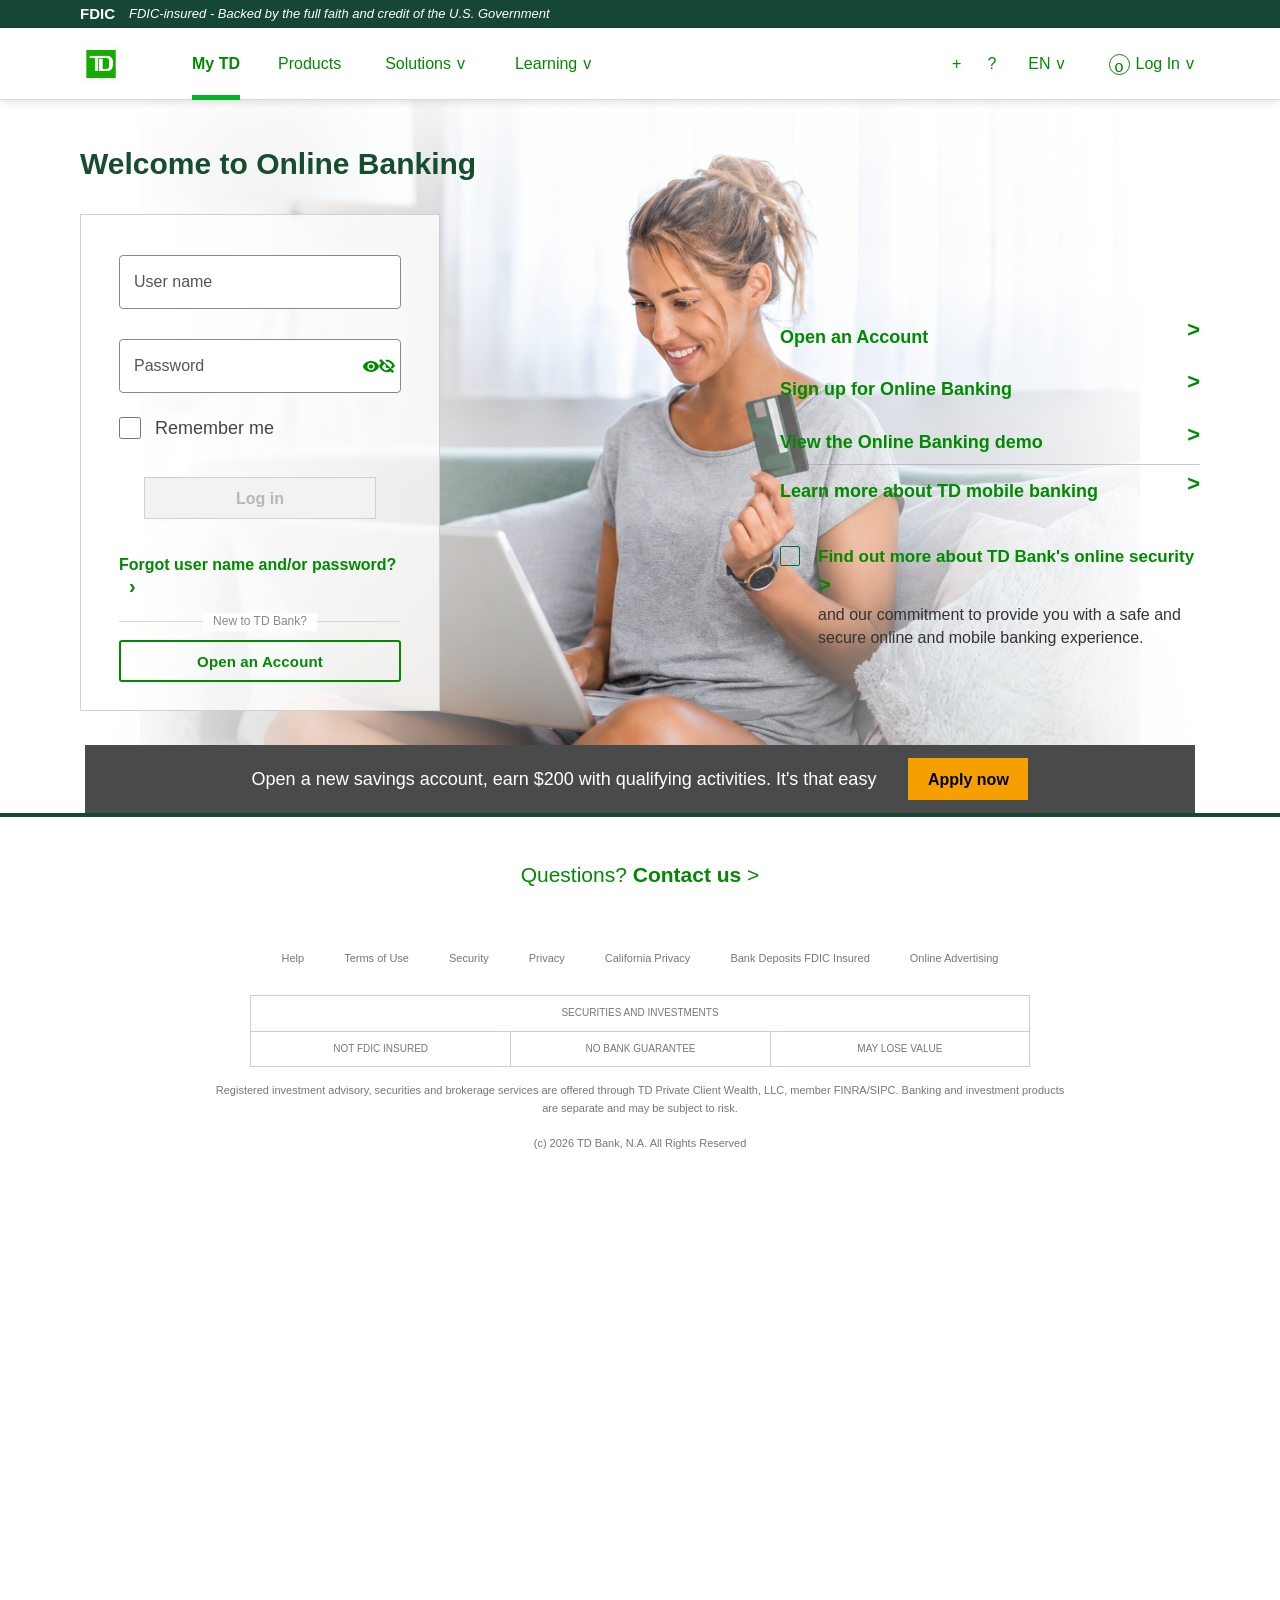
==== commit e465207b: "Remove username validation error message from login form Co-Authored-By: Claude Sonnet 4.6 <noreply@" ====
--- a/index.html
+++ b/index.html
@@ -103,10 +103,6 @@
               <label for="username">
                 <input type="text" id="username" placeholder="User name" autocomplete="username">
               </label>
-              <div class="field-error" id="username-error" role="alert" hidden>
-                <svg width="16" height="16" viewBox="0 0 16 16" fill="none" aria-hidden="true"><circle cx="8" cy="8" r="7" stroke="#c00000" stroke-width="1.5"/><line x1="8" y1="5" x2="8" y2="9" stroke="#c00000" stroke-width="1.5" stroke-linecap="round"/><circle cx="8" cy="11.5" r=".85" fill="#c00000"/></svg>
-                Oops, don't forget to enter your user name.
-              </div>
               <label for="password">
                 <div class="password-wrap">
                   <input type="password" id="password" placeholder="Password" autocomplete="current-password">
@@ -197,24 +193,13 @@
       var eyeOpen   = document.getElementById('eye-open');
       var eyeClosed = document.getElementById('eye-closed');
       var loginBtn  = document.getElementById('login-btn');
-      var errorEl   = document.getElementById('username-error');
 
       function syncButton() {
         loginBtn.disabled = !(userEl.value.trim() && passEl.value);
       }
 
-      function validateUser() {
-        var empty = !userEl.value.trim();
-        userEl.classList.toggle('input-error', empty);
-        errorEl.hidden = !empty;
-      }
-
-      userEl.addEventListener('input', function () {
-        syncButton();
-        if (!errorEl.hidden) validateUser();
-      });
+      userEl.addEventListener('input', syncButton);
       passEl.addEventListener('input', syncButton);
-      userEl.addEventListener('blur', validateUser);
 
       eyeBtn.addEventListener('click', function () {
         var show = passEl.type === 'password';
@@ -226,7 +211,6 @@
 
       form.addEventListener('submit', function (e) {
         e.preventDefault();
-        validateUser();
         if (!userEl.value.trim()) return;
         loginBtn.textContent = 'Signing in…';
         loginBtn.disabled = true;
